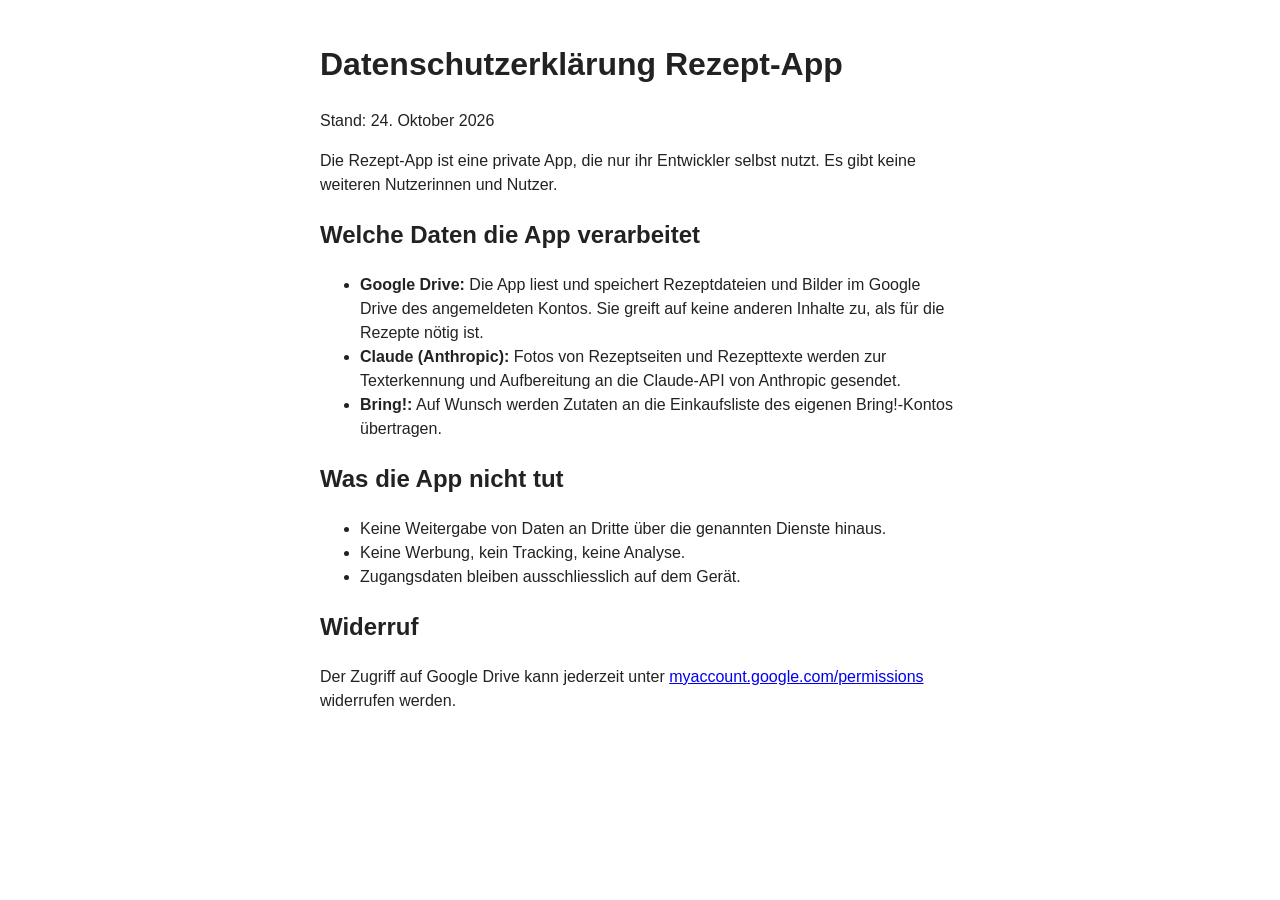
==== datenschutz.html @ 04677c62 "Startseite und Datenschutzerklärung der Rezept-App" ====
<!doctype html>
<html lang="de"><head><meta charset="utf-8"><meta name="viewport" content="width=device-width, initial-scale=1">
<title>Rezept-App – Datenschutz</title>
<style>body{font-family:-apple-system,Helvetica,Arial,sans-serif;max-width:640px;margin:40px auto;padding:0 16px;line-height:1.5;color:#222}</style>
</head><body>
<h1>Datenschutzerklärung Rezept-App</h1>
<p>Stand: 24. Oktober 2026</p>
<p>Die Rezept-App ist eine private App, die nur ihr Entwickler selbst nutzt. Es gibt keine weiteren Nutzerinnen und Nutzer.</p>
<h2>Welche Daten die App verarbeitet</h2>
<ul>
<li><b>Google Drive:</b> Die App liest und speichert Rezeptdateien und Bilder im Google Drive des angemeldeten Kontos. Sie greift auf keine anderen Inhalte zu, als für die Rezepte nötig ist.</li>
<li><b>Claude (Anthropic):</b> Fotos von Rezeptseiten und Rezepttexte werden zur Texterkennung und Aufbereitung an die Claude-API von Anthropic gesendet.</li>
<li><b>Bring!:</b> Auf Wunsch werden Zutaten an die Einkaufsliste des eigenen Bring!-Kontos übertragen.</li>
</ul>
<h2>Was die App nicht tut</h2>
<ul>
<li>Keine Weitergabe von Daten an Dritte über die genannten Dienste hinaus.</li>
<li>Keine Werbung, kein Tracking, keine Analyse.</li>
<li>Zugangsdaten bleiben ausschliesslich auf dem Gerät.</li>
</ul>
<h2>Widerruf</h2>
<p>Der Zugriff auf Google Drive kann jederzeit unter <a href="https://myaccount.google.com/permissions">myaccount.google.com/permissions</a> widerrufen werden.</p>
</body></html>
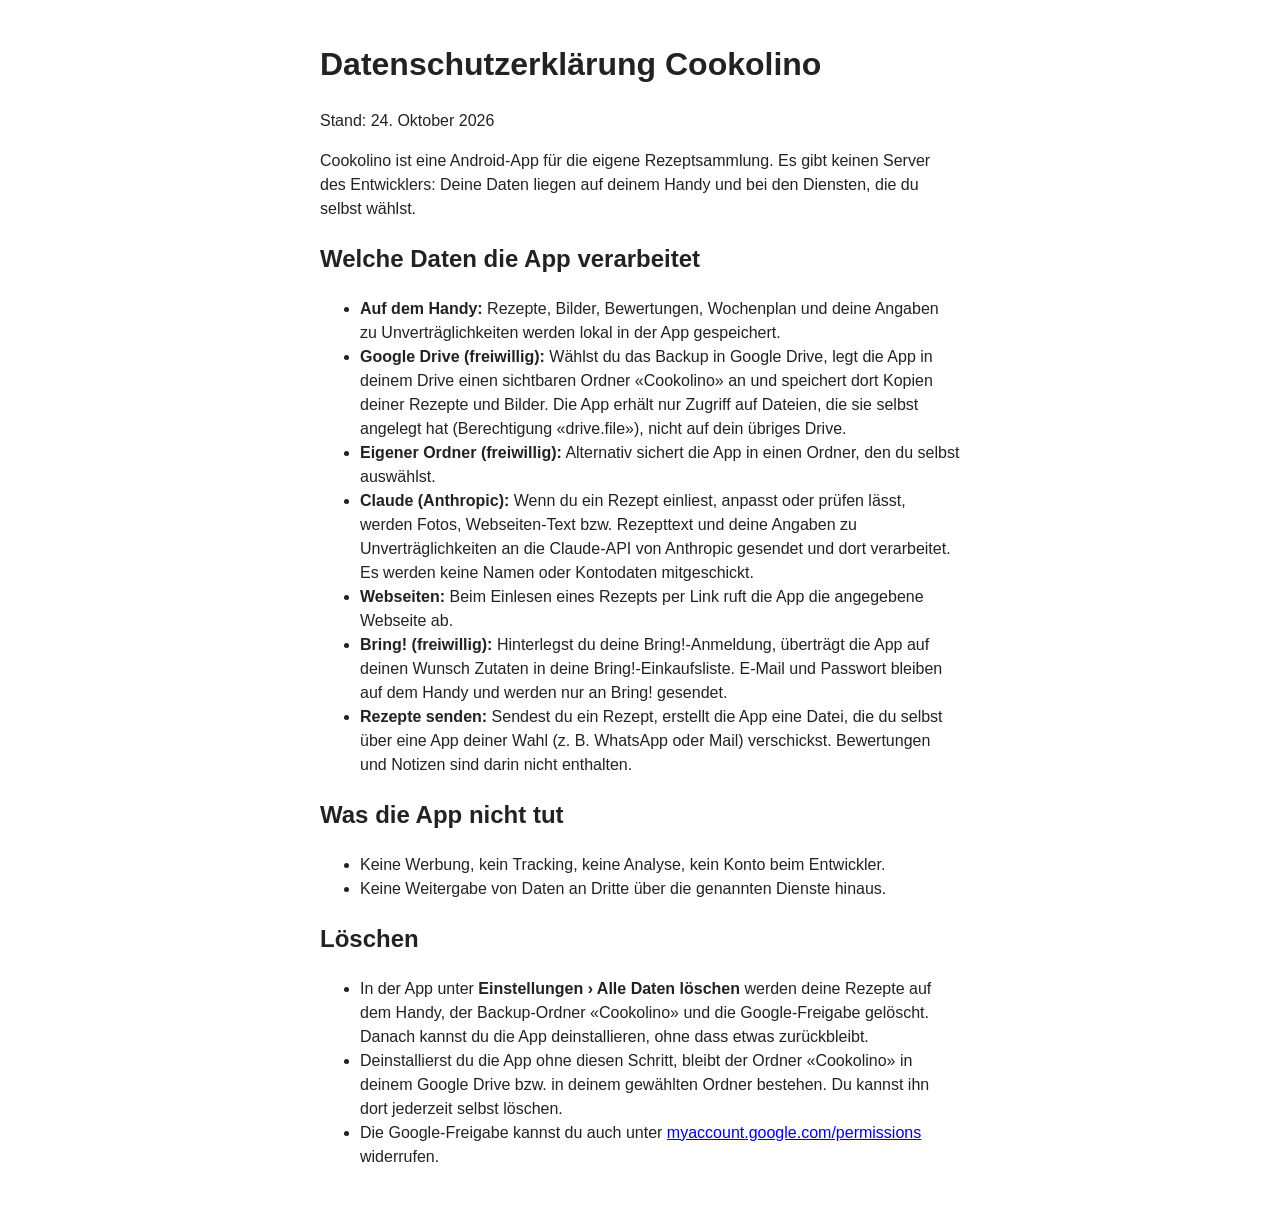
==== commit e4ea0ba1: "Seiten auf Cookolino umgestellt (sichtbarer Backup-Ordner, Löschen) Co-Authored-By: Claude Opus 5.5 " ====
--- a/datenschutz.html
+++ b/datenschutz.html
@@ -1,23 +1,33 @@
 <!doctype html>
 <html lang="de"><head><meta charset="utf-8"><meta name="viewport" content="width=device-width, initial-scale=1">
-<title>Rezept-App – Datenschutz</title>
+<title>Cookolino – Datenschutz</title>
 <style>body{font-family:-apple-system,Helvetica,Arial,sans-serif;max-width:640px;margin:40px auto;padding:0 16px;line-height:1.5;color:#222}</style>
 </head><body>
-<h1>Datenschutzerklärung Rezept-App</h1>
+<h1>Datenschutzerklärung Cookolino</h1>
 <p>Stand: 24. Oktober 2026</p>
-<p>Die Rezept-App ist eine private App, die nur ihr Entwickler selbst nutzt. Es gibt keine weiteren Nutzerinnen und Nutzer.</p>
+<p>Cookolino ist eine Android-App für die eigene Rezeptsammlung. Es gibt keinen Server des Entwicklers: Deine Daten liegen auf deinem Handy und bei den Diensten, die du selbst wählst.</p>
+
 <h2>Welche Daten die App verarbeitet</h2>
 <ul>
-<li><b>Google Drive:</b> Die App liest und speichert Rezeptdateien und Bilder im Google Drive des angemeldeten Kontos. Sie greift auf keine anderen Inhalte zu, als für die Rezepte nötig ist.</li>
-<li><b>Claude (Anthropic):</b> Fotos von Rezeptseiten und Rezepttexte werden zur Texterkennung und Aufbereitung an die Claude-API von Anthropic gesendet.</li>
-<li><b>Bring!:</b> Auf Wunsch werden Zutaten an die Einkaufsliste des eigenen Bring!-Kontos übertragen.</li>
+<li><b>Auf dem Handy:</b> Rezepte, Bilder, Bewertungen, Wochenplan und deine Angaben zu Unverträglichkeiten werden lokal in der App gespeichert.</li>
+<li><b>Google Drive (freiwillig):</b> Wählst du das Backup in Google Drive, legt die App in deinem Drive einen sichtbaren Ordner «Cookolino» an und speichert dort Kopien deiner Rezepte und Bilder. Die App erhält nur Zugriff auf Dateien, die sie selbst angelegt hat (Berechtigung «drive.file»), nicht auf dein übriges Drive.</li>
+<li><b>Eigener Ordner (freiwillig):</b> Alternativ sichert die App in einen Ordner, den du selbst auswählst.</li>
+<li><b>Claude (Anthropic):</b> Wenn du ein Rezept einliest, anpasst oder prüfen lässt, werden Fotos, Webseiten-Text bzw. Rezepttext und deine Angaben zu Unverträglichkeiten an die Claude-API von Anthropic gesendet und dort verarbeitet. Es werden keine Namen oder Kontodaten mitgeschickt.</li>
+<li><b>Webseiten:</b> Beim Einlesen eines Rezepts per Link ruft die App die angegebene Webseite ab.</li>
+<li><b>Bring! (freiwillig):</b> Hinterlegst du deine Bring!-Anmeldung, überträgt die App auf deinen Wunsch Zutaten in deine Bring!-Einkaufsliste. E-Mail und Passwort bleiben auf dem Handy und werden nur an Bring! gesendet.</li>
+<li><b>Rezepte senden:</b> Sendest du ein Rezept, erstellt die App eine Datei, die du selbst über eine App deiner Wahl (z. B. WhatsApp oder Mail) verschickst. Bewertungen und Notizen sind darin nicht enthalten.</li>
 </ul>
+
 <h2>Was die App nicht tut</h2>
 <ul>
+<li>Keine Werbung, kein Tracking, keine Analyse, kein Konto beim Entwickler.</li>
 <li>Keine Weitergabe von Daten an Dritte über die genannten Dienste hinaus.</li>
-<li>Keine Werbung, kein Tracking, keine Analyse.</li>
-<li>Zugangsdaten bleiben ausschliesslich auf dem Gerät.</li>
 </ul>
-<h2>Widerruf</h2>
-<p>Der Zugriff auf Google Drive kann jederzeit unter <a href="https://myaccount.google.com/permissions">myaccount.google.com/permissions</a> widerrufen werden.</p>
+
+<h2>Löschen</h2>
+<ul>
+<li>In der App unter <b>Einstellungen › Alle Daten löschen</b> werden deine Rezepte auf dem Handy, der Backup-Ordner «Cookolino» und die Google-Freigabe gelöscht. Danach kannst du die App deinstallieren, ohne dass etwas zurückbleibt.</li>
+<li>Deinstallierst du die App ohne diesen Schritt, bleibt der Ordner «Cookolino» in deinem Google Drive bzw. in deinem gewählten Ordner bestehen. Du kannst ihn dort jederzeit selbst löschen.</li>
+<li>Die Google-Freigabe kannst du auch unter <a href="https://myaccount.google.com/permissions">myaccount.google.com/permissions</a> widerrufen.</li>
+</ul>
 </body></html>
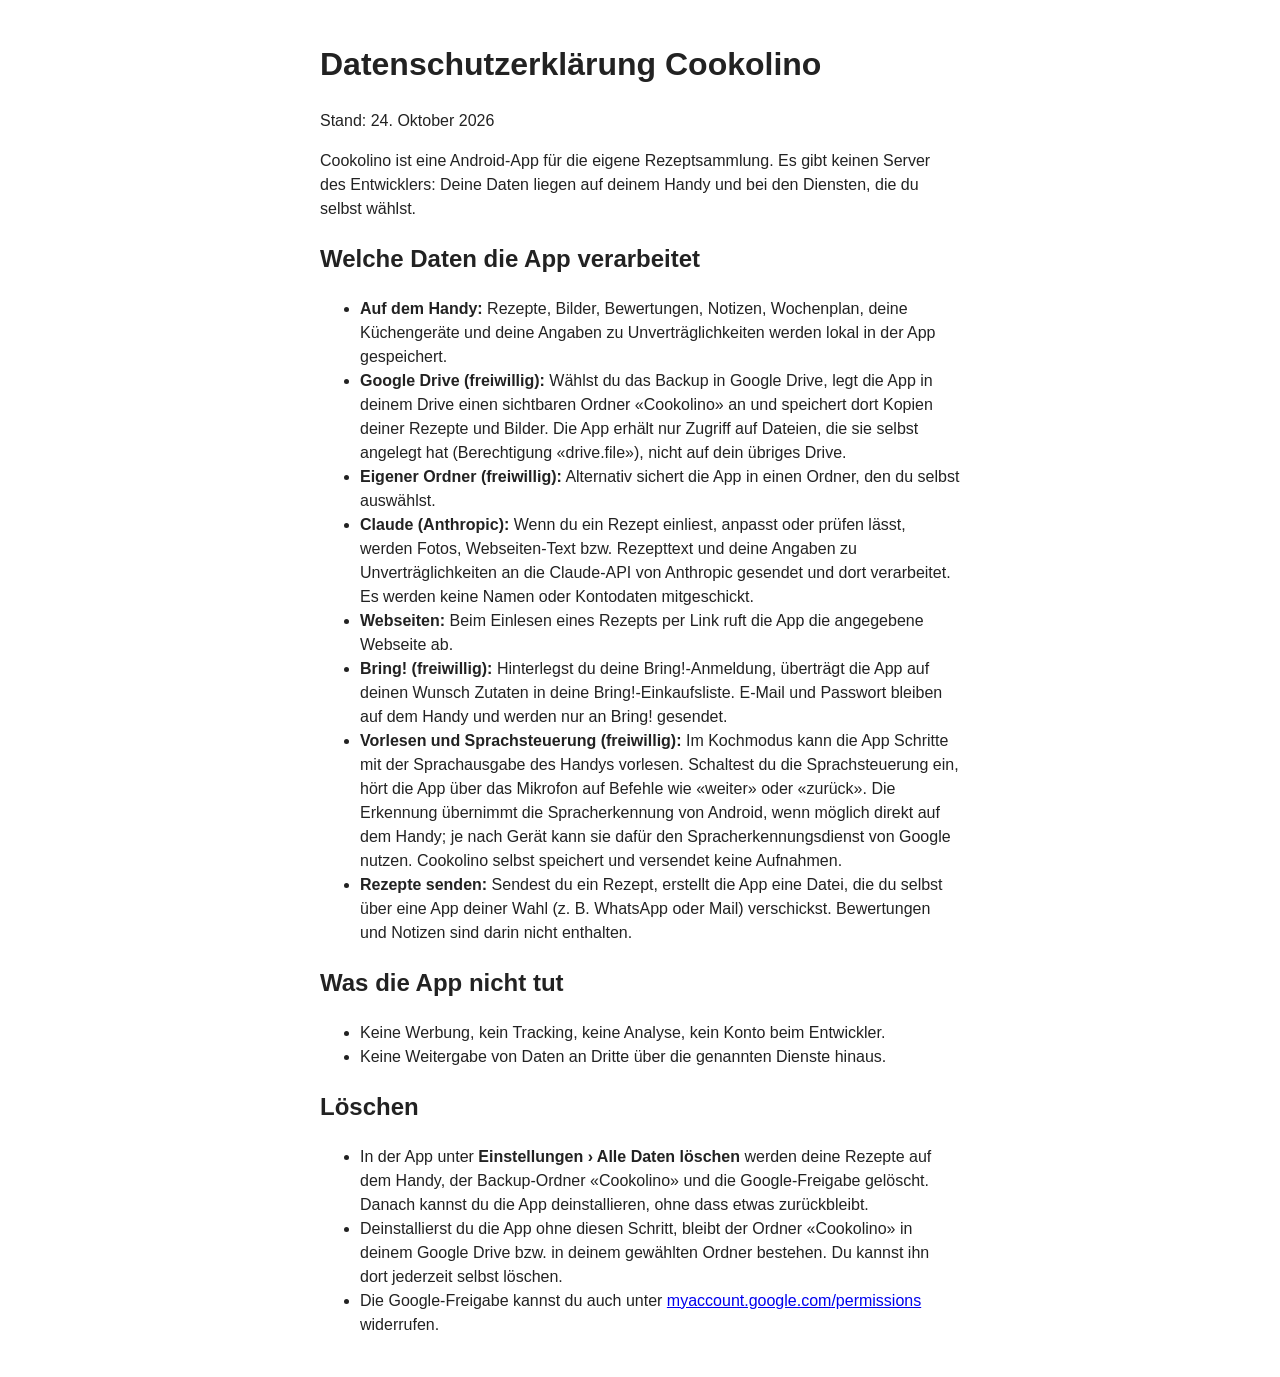
==== commit cc43f715: "Datenschutz: Vorlesen und Sprachsteuerung, Notizen, Küchengeräte Co-Authored-By: Claude Opus 5.5 <no" ====
--- a/datenschutz.html
+++ b/datenschutz.html
@@ -9,12 +9,13 @@
 
 <h2>Welche Daten die App verarbeitet</h2>
 <ul>
-<li><b>Auf dem Handy:</b> Rezepte, Bilder, Bewertungen, Wochenplan und deine Angaben zu Unverträglichkeiten werden lokal in der App gespeichert.</li>
+<li><b>Auf dem Handy:</b> Rezepte, Bilder, Bewertungen, Notizen, Wochenplan, deine Küchengeräte und deine Angaben zu Unverträglichkeiten werden lokal in der App gespeichert.</li>
 <li><b>Google Drive (freiwillig):</b> Wählst du das Backup in Google Drive, legt die App in deinem Drive einen sichtbaren Ordner «Cookolino» an und speichert dort Kopien deiner Rezepte und Bilder. Die App erhält nur Zugriff auf Dateien, die sie selbst angelegt hat (Berechtigung «drive.file»), nicht auf dein übriges Drive.</li>
 <li><b>Eigener Ordner (freiwillig):</b> Alternativ sichert die App in einen Ordner, den du selbst auswählst.</li>
 <li><b>Claude (Anthropic):</b> Wenn du ein Rezept einliest, anpasst oder prüfen lässt, werden Fotos, Webseiten-Text bzw. Rezepttext und deine Angaben zu Unverträglichkeiten an die Claude-API von Anthropic gesendet und dort verarbeitet. Es werden keine Namen oder Kontodaten mitgeschickt.</li>
 <li><b>Webseiten:</b> Beim Einlesen eines Rezepts per Link ruft die App die angegebene Webseite ab.</li>
 <li><b>Bring! (freiwillig):</b> Hinterlegst du deine Bring!-Anmeldung, überträgt die App auf deinen Wunsch Zutaten in deine Bring!-Einkaufsliste. E-Mail und Passwort bleiben auf dem Handy und werden nur an Bring! gesendet.</li>
+<li><b>Vorlesen und Sprachsteuerung (freiwillig):</b> Im Kochmodus kann die App Schritte mit der Sprachausgabe des Handys vorlesen. Schaltest du die Sprachsteuerung ein, hört die App über das Mikrofon auf Befehle wie «weiter» oder «zurück». Die Erkennung übernimmt die Spracherkennung von Android, wenn möglich direkt auf dem Handy; je nach Gerät kann sie dafür den Spracherkennungsdienst von Google nutzen. Cookolino selbst speichert und versendet keine Aufnahmen.</li>
 <li><b>Rezepte senden:</b> Sendest du ein Rezept, erstellt die App eine Datei, die du selbst über eine App deiner Wahl (z. B. WhatsApp oder Mail) verschickst. Bewertungen und Notizen sind darin nicht enthalten.</li>
 </ul>
 
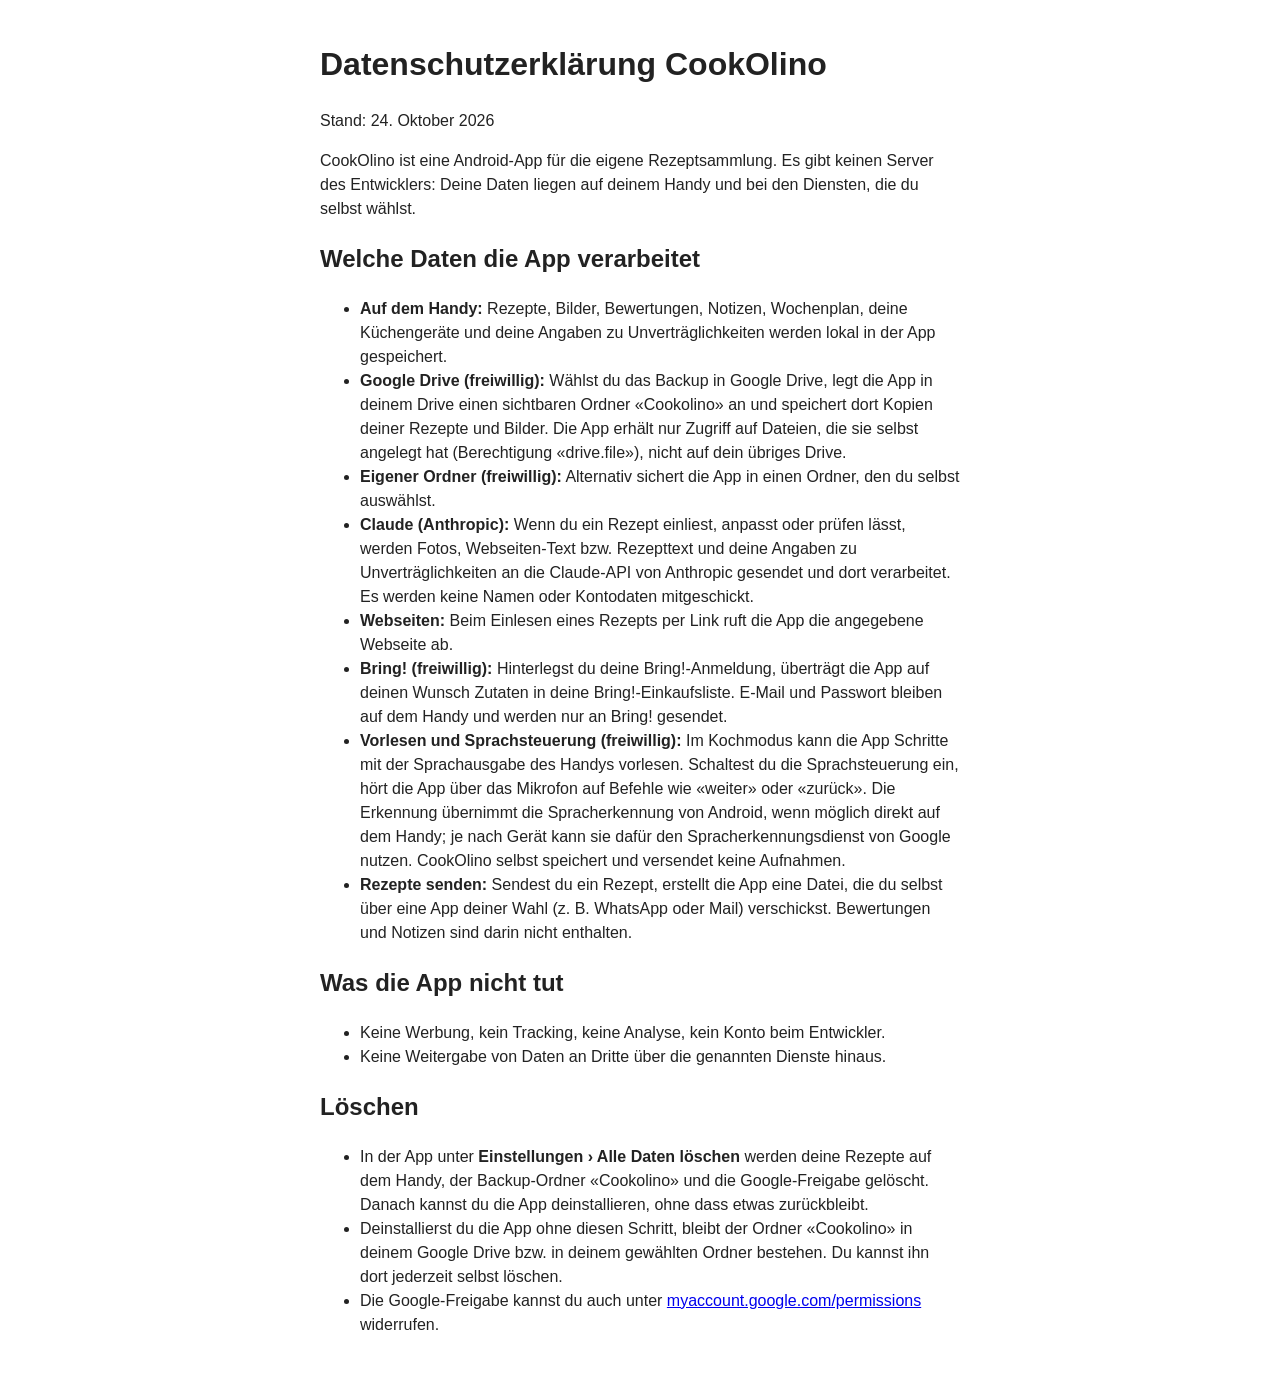
==== commit 523fcd5d: "Schreibweise CookOlino, neue Titelgrafik Co-Authored-By: Claude Opus 5.5 <noreply@anthropic.com>" ====
--- a/datenschutz.html
+++ b/datenschutz.html
@@ -1,11 +1,11 @@
 <!doctype html>
 <html lang="de"><head><meta charset="utf-8"><meta name="viewport" content="width=device-width, initial-scale=1">
-<title>Cookolino – Datenschutz</title>
+<title>CookOlino – Datenschutz</title>
 <style>body{font-family:-apple-system,Helvetica,Arial,sans-serif;max-width:640px;margin:40px auto;padding:0 16px;line-height:1.5;color:#222}</style>
 </head><body>
-<h1>Datenschutzerklärung Cookolino</h1>
+<h1>Datenschutzerklärung CookOlino</h1>
 <p>Stand: 24. Oktober 2026</p>
-<p>Cookolino ist eine Android-App für die eigene Rezeptsammlung. Es gibt keinen Server des Entwicklers: Deine Daten liegen auf deinem Handy und bei den Diensten, die du selbst wählst.</p>
+<p>CookOlino ist eine Android-App für die eigene Rezeptsammlung. Es gibt keinen Server des Entwicklers: Deine Daten liegen auf deinem Handy und bei den Diensten, die du selbst wählst.</p>
 
 <h2>Welche Daten die App verarbeitet</h2>
 <ul>
@@ -15,7 +15,7 @@
 <li><b>Claude (Anthropic):</b> Wenn du ein Rezept einliest, anpasst oder prüfen lässt, werden Fotos, Webseiten-Text bzw. Rezepttext und deine Angaben zu Unverträglichkeiten an die Claude-API von Anthropic gesendet und dort verarbeitet. Es werden keine Namen oder Kontodaten mitgeschickt.</li>
 <li><b>Webseiten:</b> Beim Einlesen eines Rezepts per Link ruft die App die angegebene Webseite ab.</li>
 <li><b>Bring! (freiwillig):</b> Hinterlegst du deine Bring!-Anmeldung, überträgt die App auf deinen Wunsch Zutaten in deine Bring!-Einkaufsliste. E-Mail und Passwort bleiben auf dem Handy und werden nur an Bring! gesendet.</li>
-<li><b>Vorlesen und Sprachsteuerung (freiwillig):</b> Im Kochmodus kann die App Schritte mit der Sprachausgabe des Handys vorlesen. Schaltest du die Sprachsteuerung ein, hört die App über das Mikrofon auf Befehle wie «weiter» oder «zurück». Die Erkennung übernimmt die Spracherkennung von Android, wenn möglich direkt auf dem Handy; je nach Gerät kann sie dafür den Spracherkennungsdienst von Google nutzen. Cookolino selbst speichert und versendet keine Aufnahmen.</li>
+<li><b>Vorlesen und Sprachsteuerung (freiwillig):</b> Im Kochmodus kann die App Schritte mit der Sprachausgabe des Handys vorlesen. Schaltest du die Sprachsteuerung ein, hört die App über das Mikrofon auf Befehle wie «weiter» oder «zurück». Die Erkennung übernimmt die Spracherkennung von Android, wenn möglich direkt auf dem Handy; je nach Gerät kann sie dafür den Spracherkennungsdienst von Google nutzen. CookOlino selbst speichert und versendet keine Aufnahmen.</li>
 <li><b>Rezepte senden:</b> Sendest du ein Rezept, erstellt die App eine Datei, die du selbst über eine App deiner Wahl (z. B. WhatsApp oder Mail) verschickst. Bewertungen und Notizen sind darin nicht enthalten.</li>
 </ul>
 
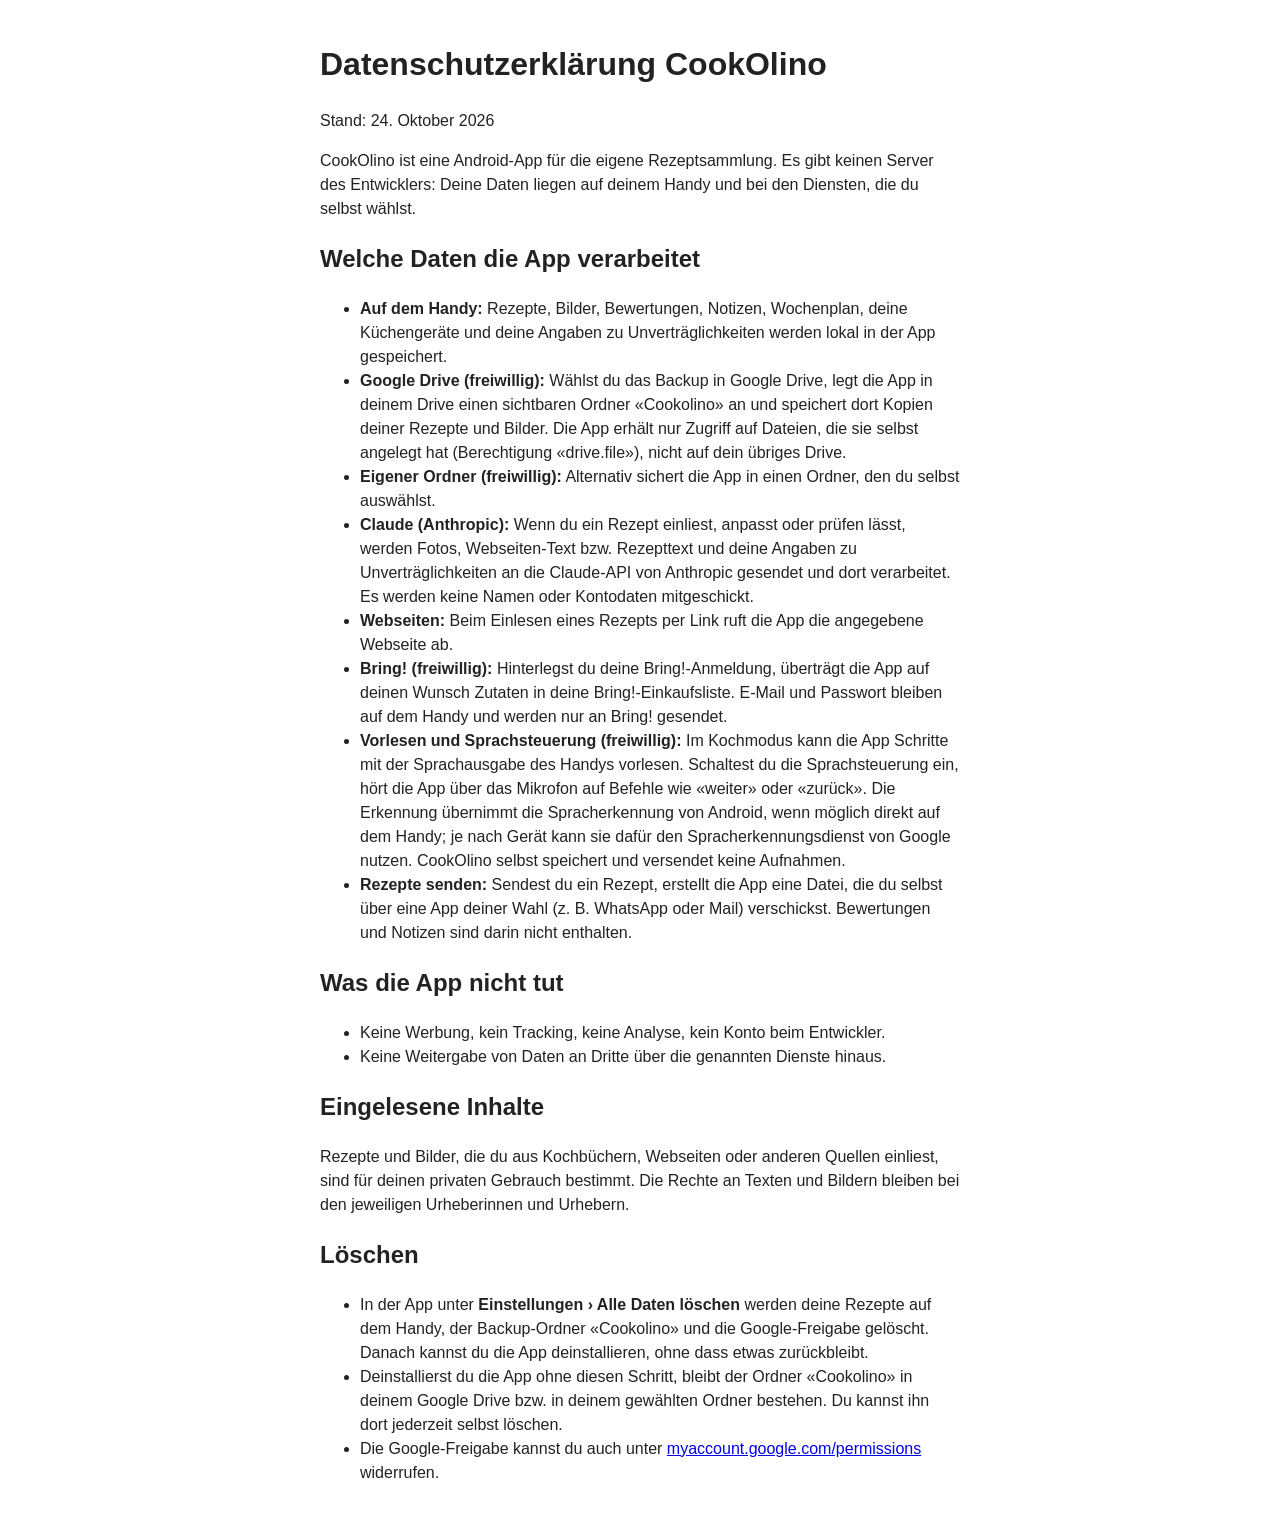
==== commit b6ef1551: "Hinweis: eingelesene Inhalte nur für den privaten Gebrauch Co-Authored-By: Claude Opus 5.5 <noreply@" ====
--- a/datenschutz.html
+++ b/datenschutz.html
@@ -25,6 +25,9 @@
 <li>Keine Weitergabe von Daten an Dritte über die genannten Dienste hinaus.</li>
 </ul>
 
+<h2>Eingelesene Inhalte</h2>
+<p>Rezepte und Bilder, die du aus Kochbüchern, Webseiten oder anderen Quellen einliest, sind für deinen privaten Gebrauch bestimmt. Die Rechte an Texten und Bildern bleiben bei den jeweiligen Urheberinnen und Urhebern.</p>
+
 <h2>Löschen</h2>
 <ul>
 <li>In der App unter <b>Einstellungen › Alle Daten löschen</b> werden deine Rezepte auf dem Handy, der Backup-Ordner «Cookolino» und die Google-Freigabe gelöscht. Danach kannst du die App deinstallieren, ohne dass etwas zurückbleibt.</li>
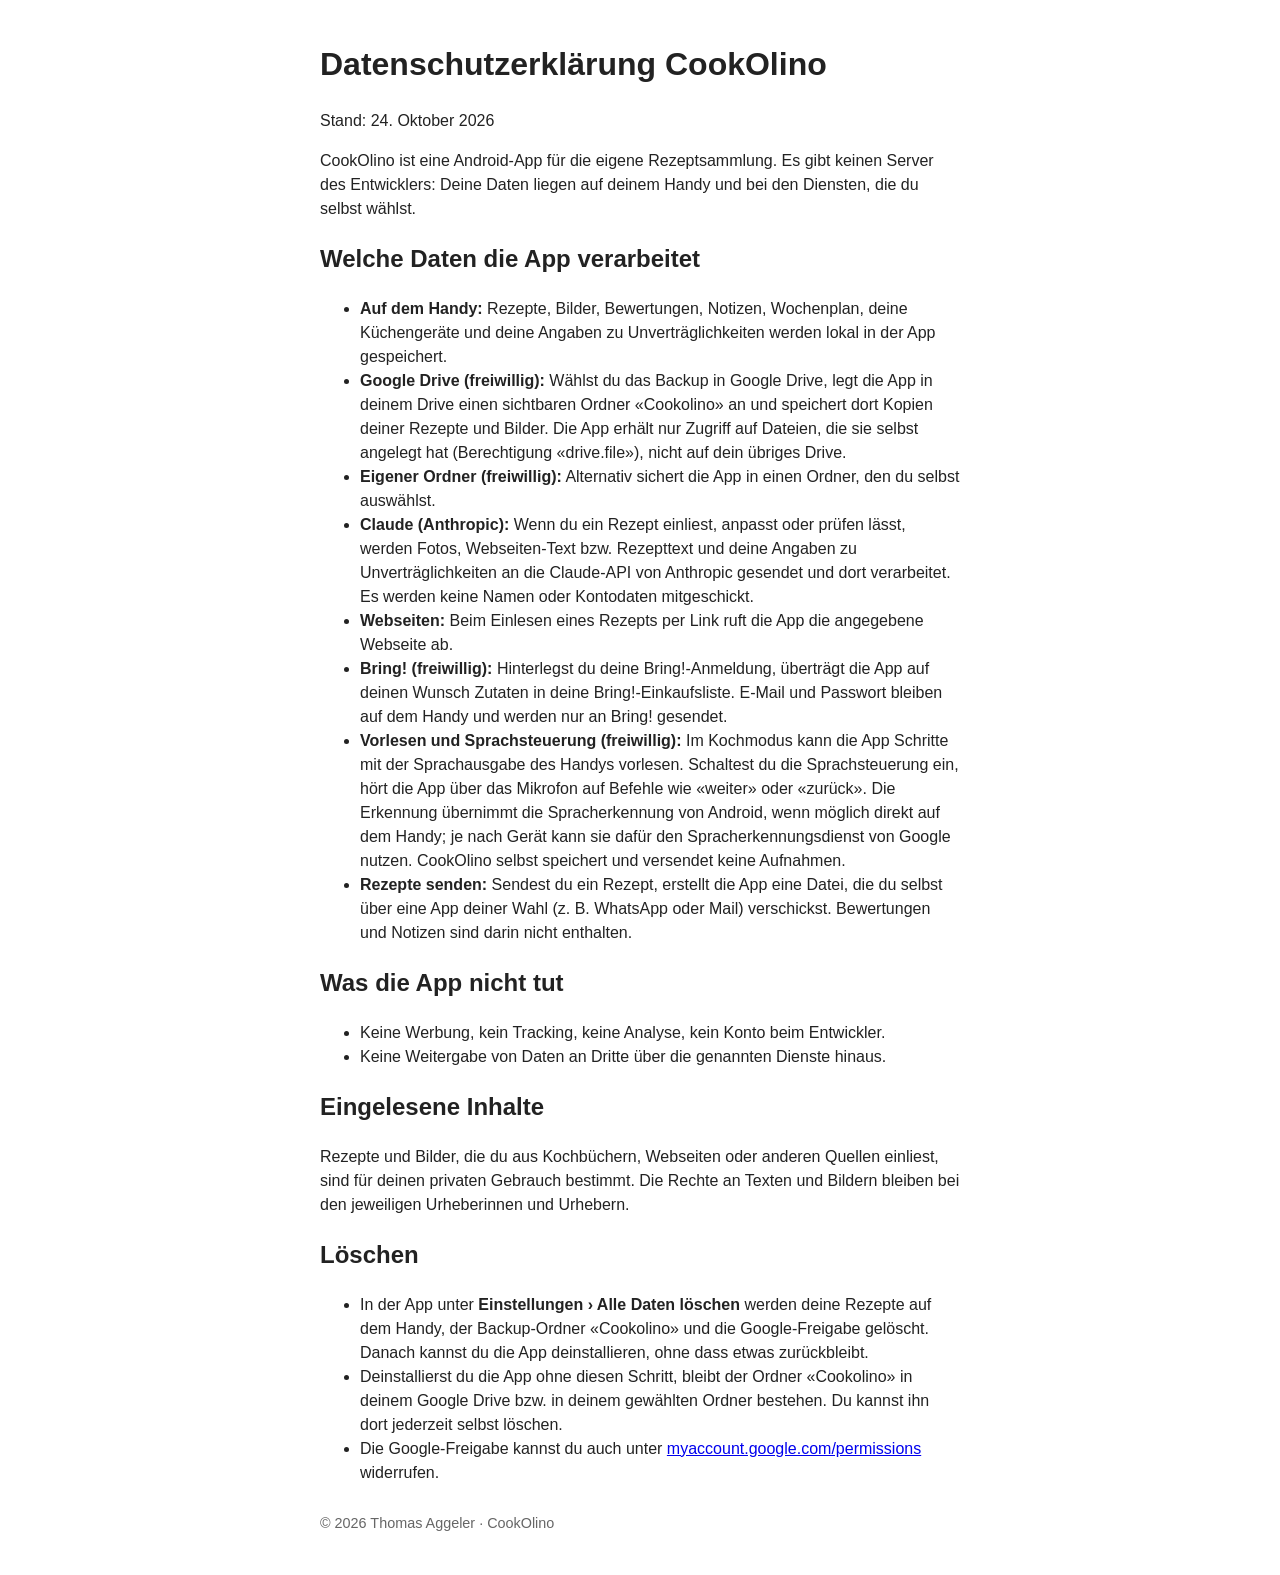
==== commit d4d61a56: "©-Zeile Co-Authored-By: Claude Opus 5.5 <noreply@anthropic.com>" ====
--- a/datenschutz.html
+++ b/datenschutz.html
@@ -34,4 +34,5 @@
 <li>Deinstallierst du die App ohne diesen Schritt, bleibt der Ordner «Cookolino» in deinem Google Drive bzw. in deinem gewählten Ordner bestehen. Du kannst ihn dort jederzeit selbst löschen.</li>
 <li>Die Google-Freigabe kannst du auch unter <a href="https://myaccount.google.com/permissions">myaccount.google.com/permissions</a> widerrufen.</li>
 </ul>
+<p style="color:#666;font-size:0.9em;margin-top:2em">© 2026 Thomas Aggeler · CookOlino</p>
 </body></html>
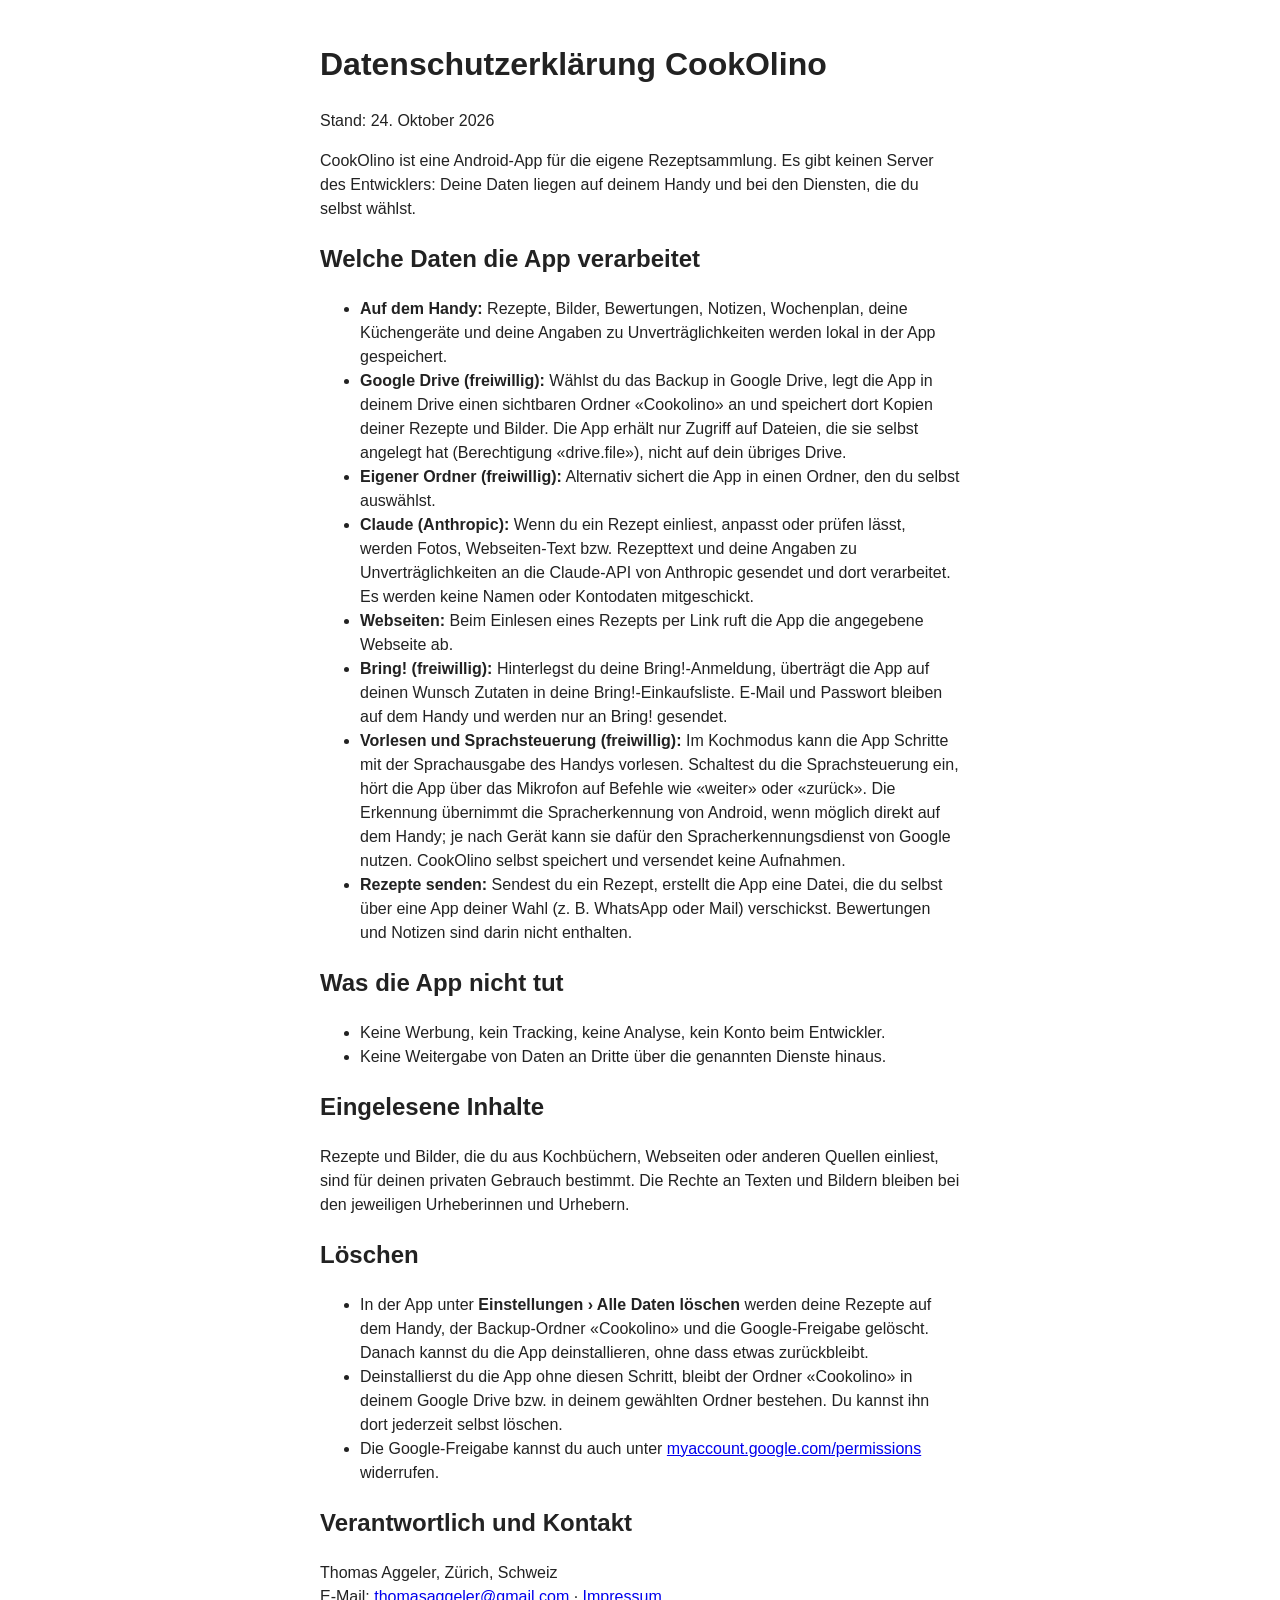
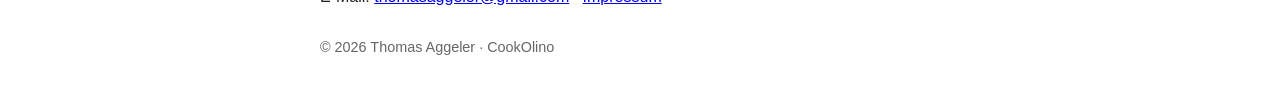
==== commit 946ecbd6: "Datenschutz: Abschnitt Verantwortlich und Kontakt Co-Authored-By: Claude Opus 5.5 <noreply@anthropic" ====
--- a/datenschutz.html
+++ b/datenschutz.html
@@ -28,11 +28,14 @@
 <h2>Eingelesene Inhalte</h2>
 <p>Rezepte und Bilder, die du aus Kochbüchern, Webseiten oder anderen Quellen einliest, sind für deinen privaten Gebrauch bestimmt. Die Rechte an Texten und Bildern bleiben bei den jeweiligen Urheberinnen und Urhebern.</p>
 
-<h2>Löschen</h2>
+<h2 id="loeschen">Löschen</h2>
 <ul>
 <li>In der App unter <b>Einstellungen › Alle Daten löschen</b> werden deine Rezepte auf dem Handy, der Backup-Ordner «Cookolino» und die Google-Freigabe gelöscht. Danach kannst du die App deinstallieren, ohne dass etwas zurückbleibt.</li>
 <li>Deinstallierst du die App ohne diesen Schritt, bleibt der Ordner «Cookolino» in deinem Google Drive bzw. in deinem gewählten Ordner bestehen. Du kannst ihn dort jederzeit selbst löschen.</li>
 <li>Die Google-Freigabe kannst du auch unter <a href="https://myaccount.google.com/permissions">myaccount.google.com/permissions</a> widerrufen.</li>
 </ul>
+
+  <h2 id="kontakt">Verantwortlich und Kontakt</h2>
+  <p>Thomas Aggeler, Zürich, Schweiz<br>E-Mail: <a href="mailto:thomasaggeler@gmail.com">thomasaggeler@gmail.com</a> · <a href="impressum.html">Impressum</a></p>
 <p style="color:#666;font-size:0.9em;margin-top:2em">© 2026 Thomas Aggeler · CookOlino</p>
 </body></html>
